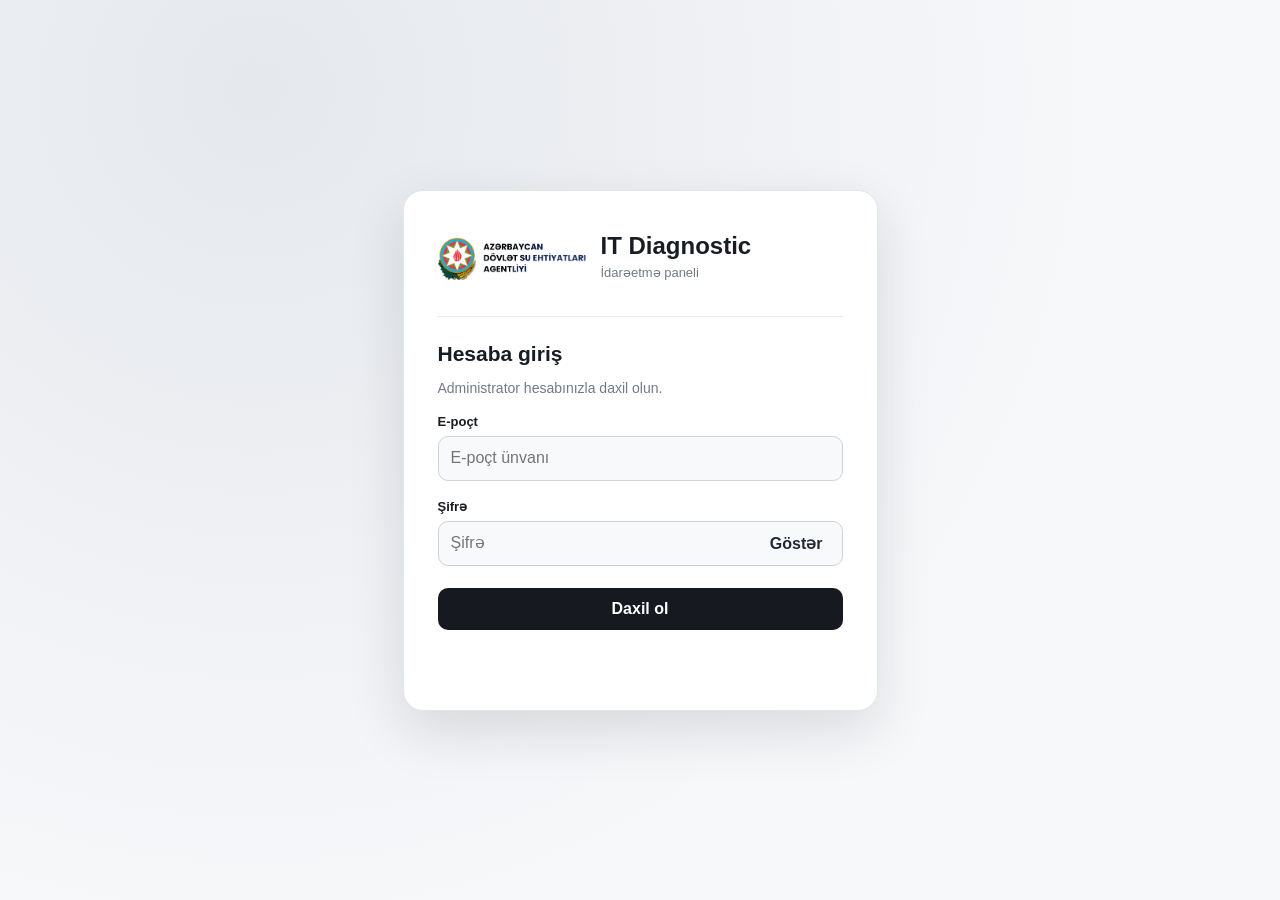
==== index.html @ 65ba6a79 "Add files via upload" ====
<!doctype html><html lang="az"><head><meta charset="utf-8"><meta name="viewport" content="width=device-width,initial-scale=1"><title>IT Diagnostic — İdarəetmə</title><link rel="stylesheet" href="assets/style.css"></head><body><div id="loginPage" class="loginPage"><form id="loginForm" class="loginCard"><div class="loginHead"><img src="assets/logo.jpg" alt="Agentlik loqosu"><div><h1>IT Diagnostic</h1><p>İdarəetmə paneli</p></div></div><h2>Hesaba giriş</h2><p class="muted">Administrator hesabınızla daxil olun.</p><label for="email">E-poçt</label><input id="email" type="email" autocomplete="username" required placeholder="E-poçt ünvanı"><label for="password">Şifrə</label><div class="pass"><input id="password" type="password" autocomplete="current-password" required placeholder="Şifrə"><button id="togglePassword" type="button" aria-label="Şifrəni göstər">Göstər</button></div><button id="signin" type="submit" class="primary">Daxil ol</button><p id="notice" class="notice" role="alert"></p></form></div><div id="app" hidden><aside><div class="brand"><img src="assets/logo.jpg" alt="Agentlik loqosu"><b>IT Diagnostic</b></div><nav id="nav"><button data-page="dashboard" class="active"><span>◈</span> İcmal paneli</button><button data-page="computers"><span>▣</span> Kompüterlər</button><button data-page="organizations"><span>▤</span> İdarələr</button><button data-page="software"><span>⬡</span> Proqramlar</button><button data-page="network"><span>⌁</span> Şəbəkə</button><button data-page="service"><span>⚒</span> Servis / Təmir</button></nav><div class="asidefoot">© 2026 IT Diagnostic. Bütün hüquqlar qorunur.</div></aside><main><header><div><p class="eyebrow">AZƏRBAYCAN DÖVLƏT SU EHTİYATLARI AGENTLİYİ</p><h1 id="title">İcmal paneli</h1></div><div class="account"><div class="accountIdentity"><strong id="accountName"></strong><small id="account"></small></div><button id="logout" class="secondary">Çıxış</button></div></header><div id="feedback" class="feedback" hidden></div><section id="dashboard" class="page"><div class="stats" id="stats"></div><div class="columns"><article><h3>Əməliyyat sistemləri</h3><div id="osSummary" class="empty">Məlumat yoxdur</div></article><article><h3>Son diaqnostikalar</h3><div id="recent" class="empty">Məlumat yoxdur</div></article></div></section><section id="computers" class="page" hidden><article><h3>Kompüter inventarı</h3><div class="filters"><input id="search" placeholder="Hostname, istifadəçi, model, şöbə..."><select id="orgFilter"><option value="">Bütün idarələr</option></select><select id="osFilter"><option value="">Bütün Windows versiyaları</option></select><button id="refresh" class="secondary">Yenilə</button><button id="export" class="primary">CSV / Excel</button></div><div class="tablewrap"><table><thead><tr><th>İdarə</th><th>Hostname</th><th>İstifadəçi</th><th>Şöbə</th><th>Marka / Model</th><th>CPU</th><th>RAM</th><th>OS</th><th>Disklər</th><th>İnternet</th><th>Tarix</th><th></th></tr></thead><tbody id="rows"></tbody></table></div><p id="count" class="muted"></p></article></section><section id="organizations" class="page" hidden><article><h3>Qeydiyyatda olan idarələr</h3><div id="orgList"></div></article></section><section id="software" class="page" hidden><article><h3>Proqram inventarı</h3><input id="softwareSearch" placeholder="Proqram adı və versiyası"><div id="softwareList"></div></article></section><section id="network" class="page" hidden><article><h3>Şəbəkə məlumatları</h3><p class="muted">Son diaqnostikada qeydə alınmış adapter, IP və bağlantı məlumatları. Canlı SNMP monitorinqi deyil.</p><input id="networkSearch" placeholder="Hostname, IP, MAC..."><div class="tablewrap"><table><thead><tr><th>Kompüter</th><th>IP</th><th>MAC</th><th>Gateway</th><th>DNS</th><th>Domain</th><th>İnternet</th></tr></thead><tbody id="networkRows"></tbody></table></div></article></section><section id="service" class="page" hidden><article><h3>Servis və təmir</h3><p class="muted">Qeyd yaratmaq üçün kompüter seçin və problemi təsvir edin.</p><div class="filters"><select id="ticketDevice"><option value="">Kompüter seçin</option></select><input id="ticketSubject" placeholder="Problem və ya görüləcək iş"><button id="ticketAdd" class="primary">Qeyd yarat</button></div><div id="ticketList"></div></article></section></main></div><div id="detail" class="overlay" hidden><div class="dialog"><div class="dialogtop"><h3 id="detailTitle">Diaqnostika</h3><button id="closeDetail" class="secondary">Bağla</button></div><div id="detailBody" class="detailBody"></div></div></div><script src="assets/app.js" defer></script></body></html>
---- assets/style.css ----
:root{font-family:Inter,"Segoe UI",Arial,sans-serif;color:#181c23;background:#f4f5f7}*{box-sizing:border-box}body{margin:0}button,input,select{font:inherit}button{cursor:pointer}button:disabled{opacity:.55;cursor:wait}[hidden]{display:none!important}.muted{color:#727a87;font-size:14px}.loginPage{min-height:100vh;display:grid;place-items:center;padding:22px;background:radial-gradient(circle at 20% 10%,#e5e8ed,#f7f8fa 65%)}.loginCard{background:white;width:min(100%,475px);padding:34px;border:1px solid #e2e5ea;border-radius:20px;box-shadow:0 20px 55px #161a2220}.loginHead{display:flex;gap:15px;align-items:center;border-bottom:1px solid #e7e9ed;padding-bottom:23px}.loginHead img{width:148px;height:68px;object-fit:contain}.loginHead h1{font-size:24px;margin:0}.loginHead p{color:#727a87;font-size:13px;margin:5px 0}.loginCard h2{font-size:21px;margin:25px 0 5px}.loginCard label{display:block;font-size:13px;font-weight:700;margin:18px 0 7px}.loginCard input,.filters input,.filters select,section input,section select{background:#f8f9fb;color:#161a20;border:1px solid #cdd3dc;border-radius:10px;padding:12px;min-height:45px}.loginCard>input,.pass{width:100%}.pass{display:flex;position:relative}.pass input{width:100%;padding-right:92px}.pass button{position:absolute;right:8px;top:6px;bottom:6px;border:0;background:transparent;color:#232832;font-weight:700;padding:0 12px}.primary,.secondary{border:0;border-radius:10px;padding:12px 16px;font-weight:700}.primary{background:#161a20;color:white}.secondary{background:#e8eaee;color:#1d232b}.loginCard>.primary{width:100%;margin-top:22px}.notice{color:#b22e27;min-height:20px;font-size:13px}aside{position:fixed;inset:0 auto 0 0;width:245px;background:#13161b;color:#e9ebef;padding:20px 14px;overflow:auto}.brand{display:flex;align-items:center;gap:9px;border-bottom:1px solid #3b3e43;padding-bottom:21px}.brand img{width:105px;max-height:60px;object-fit:contain}.brand b{display:block;font-size:14px}.brand small{color:#aeb5bf;font-size:11px}nav{margin-top:23px}nav button{display:flex;align-items:center;gap:12px;width:100%;background:transparent;border:0;border-radius:11px;color:#d4d8df;text-align:left;padding:11px;margin:3px 0}nav button:hover,nav button.active{background:#343a44;color:white}nav span{display:grid;place-items:center;min-width:30px;height:30px;border-radius:9px;background:linear-gradient(145deg,#6d7480,#272c34);box-shadow:inset 1px 1px #ffffff44,0 3px 6px #0004;font-size:18px}.asidefoot{font-size:11px;color:#8c949e;margin-top:45px;padding:12px}main{margin-left:245px;padding:29px 35px;min-height:100vh}header{display:flex;justify-content:space-between;align-items:center;gap:16px;margin-bottom:25px}.eyebrow{font-size:11px;color:#687382;letter-spacing:.6px;margin:0}header h1{font-size:25px;margin:6px 0}.account{display:flex;align-items:center;gap:12px;font-size:12px}.stats{display:grid;grid-template-columns:repeat(4,minmax(0,1fr));gap:14px;margin-bottom:18px}article,.stat{background:white;border:1px solid #e0e4e9;border-radius:16px;padding:21px;box-shadow:0 4px 18px #1318200a}article h3{font-size:17px;margin:0 0 16px}.stat .num{font-size:32px;font-weight:800;margin:11px 0}.stat .muted{font-size:12px}.columns{display:grid;grid-template-columns:1.25fr 1fr;gap:16px}.line{display:flex;justify-content:space-between;gap:12px;padding:13px 0;border-bottom:1px solid #e9ebef;font-size:13px}.line:last-child{border:0}.filters{display:flex;gap:9px;flex-wrap:wrap;margin-bottom:17px}.filters input{flex:1;min-width:190px}.tablewrap{overflow:auto}table{border-collapse:collapse;width:100%;white-space:nowrap;font-size:12px}th,td{padding:13px 10px;text-align:left;border-bottom:1px solid #e8eaee}th{color:#687382}td button{padding:8px 11px}.empty{text-align:center;color:#858d99;padding:25px}.page input:not(.filters input){width:100%;margin-bottom:14px}.feedback{background:#fff3e8;border:1px solid #eac4a1;padding:12px;border-radius:9px;margin-bottom:15px}.overlay{position:fixed;inset:0;background:#0009;display:grid;place-items:center;padding:20px}.dialog{background:white;border-radius:15px;padding:20px;width:min(900px,100%);max-height:90vh;overflow:auto}.dialogtop{display:flex;justify-content:space-between}.dialog pre{white-space:pre-wrap;overflow-wrap:anywhere;font-size:12px;background:#f3f4f6;padding:15px;border-radius:10px}footer{color:#858d99;font-size:12px;margin-top:25px}@media(max-width:1000px){.stats{grid-template-columns:repeat(2,1fr)}.columns{grid-template-columns:1fr}}@media(max-width:680px){aside{position:static;width:100%;padding:10px}.brand{display:none}nav{display:flex;overflow:auto;margin:0}nav button{min-width:max-content}main{margin:0;padding:16px}header{align-items:start;flex-direction:column}.stats{gap:8px}.loginCard{padding:22px}.loginHead img{width:120px}}
/* Compact branding and full diagnostic details */
aside{display:flex;flex-direction:column}.brand{flex-direction:column;align-items:center;text-align:center;gap:7px}.brand img{width:100%;max-width:190px;max-height:105px}.brand b{font-size:15px}.asidefoot{margin-top:auto;text-align:center;line-height:1.5;padding:18px 5px 5px}.accountIdentity{display:flex;flex-direction:column;align-items:flex-end;gap:3px}.accountIdentity strong{font-size:13px}.accountIdentity small{color:#737e8d;font-size:11px}.detailBody{overflow:auto;max-height:70vh}.detailSection{border:1px solid #e0e5ec;border-radius:10px;margin:10px 0;overflow:hidden}.detailSection summary{cursor:pointer;padding:13px 15px;background:#f4f6f9;font-weight:700}.detailRows{padding:6px 15px}.detailRows .line{align-items:flex-start;overflow-wrap:anywhere}.detailRows .line span{min-width:32%;color:#606d7e}.detailRows .line b{font-weight:500;text-align:right;white-space:pre-wrap}.detailNested{padding-left:12px;border-left:2px solid #e0e7f0;margin:8px 0}.detailRaw{white-space:pre-wrap;overflow-wrap:anywhere;font-size:12px;background:#f3f4f6;padding:15px;border-radius:10px}.detailMissing{color:#788493;font-size:13px;padding:10px}
@media(max-width:680px){aside{display:block}.brand{display:none}.asidefoot{display:none}.accountIdentity{align-items:flex-start}}
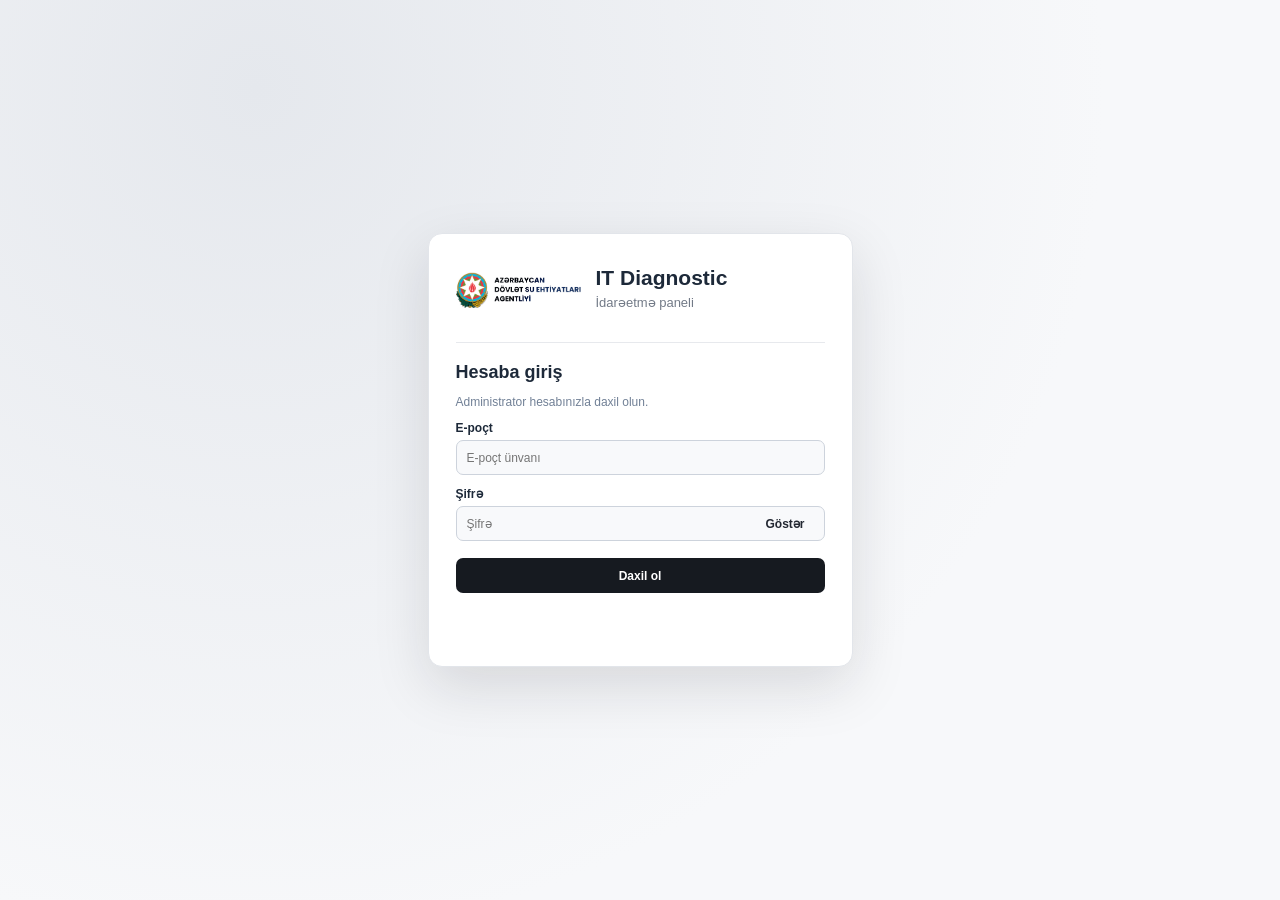
==== commit 30c5d15f: "Add files via upload" ====
--- a/index.html
+++ b/index.html
@@ -1 +1 @@
-<!doctype html><html lang="az"><head><meta charset="utf-8"><meta name="viewport" content="width=device-width,initial-scale=1"><title>IT Diagnostic — İdarəetmə</title><link rel="stylesheet" href="assets/style.css"></head><body><div id="loginPage" class="loginPage"><form id="loginForm" class="loginCard"><div class="loginHead"><img src="assets/logo.jpg" alt="Agentlik loqosu"><div><h1>IT Diagnostic</h1><p>İdarəetmə paneli</p></div></div><h2>Hesaba giriş</h2><p class="muted">Administrator hesabınızla daxil olun.</p><label for="email">E-poçt</label><input id="email" type="email" autocomplete="username" required placeholder="E-poçt ünvanı"><label for="password">Şifrə</label><div class="pass"><input id="password" type="password" autocomplete="current-password" required placeholder="Şifrə"><button id="togglePassword" type="button" aria-label="Şifrəni göstər">Göstər</button></div><button id="signin" type="submit" class="primary">Daxil ol</button><p id="notice" class="notice" role="alert"></p></form></div><div id="app" hidden><aside><div class="brand"><img src="assets/logo.jpg" alt="Agentlik loqosu"><b>IT Diagnostic</b></div><nav id="nav"><button data-page="dashboard" class="active"><span>◈</span> İcmal paneli</button><button data-page="computers"><span>▣</span> Kompüterlər</button><button data-page="organizations"><span>▤</span> İdarələr</button><button data-page="software"><span>⬡</span> Proqramlar</button><button data-page="network"><span>⌁</span> Şəbəkə</button><button data-page="service"><span>⚒</span> Servis / Təmir</button></nav><div class="asidefoot">© 2026 IT Diagnostic. Bütün hüquqlar qorunur.</div></aside><main><header><div><p class="eyebrow">AZƏRBAYCAN DÖVLƏT SU EHTİYATLARI AGENTLİYİ</p><h1 id="title">İcmal paneli</h1></div><div class="account"><div class="accountIdentity"><strong id="accountName"></strong><small id="account"></small></div><button id="logout" class="secondary">Çıxış</button></div></header><div id="feedback" class="feedback" hidden></div><section id="dashboard" class="page"><div class="stats" id="stats"></div><div class="columns"><article><h3>Əməliyyat sistemləri</h3><div id="osSummary" class="empty">Məlumat yoxdur</div></article><article><h3>Son diaqnostikalar</h3><div id="recent" class="empty">Məlumat yoxdur</div></article></div></section><section id="computers" class="page" hidden><article><h3>Kompüter inventarı</h3><div class="filters"><input id="search" placeholder="Hostname, istifadəçi, model, şöbə..."><select id="orgFilter"><option value="">Bütün idarələr</option></select><select id="osFilter"><option value="">Bütün Windows versiyaları</option></select><button id="refresh" class="secondary">Yenilə</button><button id="export" class="primary">CSV / Excel</button></div><div class="tablewrap"><table><thead><tr><th>İdarə</th><th>Hostname</th><th>İstifadəçi</th><th>Şöbə</th><th>Marka / Model</th><th>CPU</th><th>RAM</th><th>OS</th><th>Disklər</th><th>İnternet</th><th>Tarix</th><th></th></tr></thead><tbody id="rows"></tbody></table></div><p id="count" class="muted"></p></article></section><section id="organizations" class="page" hidden><article><h3>Qeydiyyatda olan idarələr</h3><div id="orgList"></div></article></section><section id="software" class="page" hidden><article><h3>Proqram inventarı</h3><input id="softwareSearch" placeholder="Proqram adı və versiyası"><div id="softwareList"></div></article></section><section id="network" class="page" hidden><article><h3>Şəbəkə məlumatları</h3><p class="muted">Son diaqnostikada qeydə alınmış adapter, IP və bağlantı məlumatları. Canlı SNMP monitorinqi deyil.</p><input id="networkSearch" placeholder="Hostname, IP, MAC..."><div class="tablewrap"><table><thead><tr><th>Kompüter</th><th>IP</th><th>MAC</th><th>Gateway</th><th>DNS</th><th>Domain</th><th>İnternet</th></tr></thead><tbody id="networkRows"></tbody></table></div></article></section><section id="service" class="page" hidden><article><h3>Servis və təmir</h3><p class="muted">Qeyd yaratmaq üçün kompüter seçin və problemi təsvir edin.</p><div class="filters"><select id="ticketDevice"><option value="">Kompüter seçin</option></select><input id="ticketSubject" placeholder="Problem və ya görüləcək iş"><button id="ticketAdd" class="primary">Qeyd yarat</button></div><div id="ticketList"></div></article></section></main></div><div id="detail" class="overlay" hidden><div class="dialog"><div class="dialogtop"><h3 id="detailTitle">Diaqnostika</h3><button id="closeDetail" class="secondary">Bağla</button></div><div id="detailBody" class="detailBody"></div></div></div><script src="assets/app.js" defer></script></body></html>+<!doctype html><html lang="az"><head><meta charset="utf-8"><meta name="viewport" content="width=device-width,initial-scale=1"><title>IT Diagnostic — İdarəetmə</title><link rel="stylesheet" href="assets/style.css"></head><body><div id="loginPage" class="loginPage"><form id="loginForm" class="loginCard"><div class="loginHead"><img src="assets/logo.jpg" alt="Agentlik loqosu"><div><h1>IT Diagnostic</h1><p>İdarəetmə paneli</p></div></div><h2>Hesaba giriş</h2><p class="muted">Administrator hesabınızla daxil olun.</p><label for="email">E-poçt</label><input id="email" type="email" autocomplete="username" required placeholder="E-poçt ünvanı"><label for="password">Şifrə</label><div class="pass"><input id="password" type="password" autocomplete="current-password" required placeholder="Şifrə"><button id="togglePassword" type="button" aria-label="Şifrəni göstər">Göstər</button></div><button id="signin" type="submit" class="primary">Daxil ol</button><p id="notice" class="notice" role="alert"></p></form></div><div id="app" hidden><aside><div class="brand"><img src="assets/logo.jpg" alt="Agentlik loqosu"><b>IT Diagnostic</b></div><nav id="nav"><button data-page="dashboard" class="active"><span>⌂</span> İcmal paneli</button><button data-page="computers"><span>▦</span> Kompüterlər</button><button data-page="organizations"><span>▤</span> İdarələr</button><button data-page="software"><span>◇</span> Proqramlar</button><button data-page="network"><span>↗</span> Şəbəkə</button><button data-page="service"><span>✣</span> Servis / Təmir</button></nav><div class="asidefoot">© 2026 IT Diagnostic. Bütün hüquqlar qorunur.</div></aside><main><header><div><h1 id="title">İcmal paneli</h1></div><div class="account"><div class="accountIdentity"><strong id="accountName"></strong><small id="account"></small></div><button id="logout" class="secondary">Çıxış</button></div></header><div id="feedback" class="feedback" hidden></div><section id="dashboard" class="page"><div class="stats" id="stats"></div><div class="columns"><article><h3>Əməliyyat sistemləri</h3><div id="osSummary" class="empty">Məlumat yoxdur</div></article><article><h3>Son diaqnostikalar</h3><div id="recent" class="empty">Məlumat yoxdur</div></article></div></section><section id="computers" class="page" hidden><article><h3>Kompüter inventarı</h3><div class="filters"><input id="search" placeholder="Hostname, istifadəçi, model, şöbə..."><select id="orgFilter"><option value="">Bütün idarələr</option></select><select id="osFilter"><option value="">Bütün Windows versiyaları</option></select><button id="refresh" class="secondary">Yenilə</button><button id="export" class="primary">CSV / Excel</button></div><div class="tablewrap"><table><thead><tr><th>İdarə</th><th>Hostname</th><th>İstifadəçi</th><th>Şöbə</th><th>Marka / Model</th><th>CPU</th><th>RAM</th><th>OS</th><th>Disklər</th><th>İnternet</th><th>Tarix</th><th></th></tr></thead><tbody id="rows"></tbody></table></div><p id="count" class="muted"></p></article></section><section id="organizations" class="page" hidden><article><h3>Qeydiyyatda olan idarələr</h3><div id="orgList"></div></article></section><section id="software" class="page" hidden><article><h3>Proqram inventarı</h3><input id="softwareSearch" placeholder="Proqram adı və versiyası"><div id="softwareList"></div></article></section><section id="network" class="page" hidden><article><h3>Şəbəkə məlumatları</h3><p class="muted">Son diaqnostikada qeydə alınmış adapter, IP və bağlantı məlumatları. Canlı SNMP monitorinqi deyil.</p><input id="networkSearch" placeholder="Hostname, IP, MAC..."><div class="tablewrap"><table><thead><tr><th>Kompüter</th><th>IP</th><th>MAC</th><th>Gateway</th><th>DNS</th><th>Domain</th><th>İnternet</th></tr></thead><tbody id="networkRows"></tbody></table></div></article></section><section id="service" class="page" hidden><article><h3>Servis və təmir</h3><p class="muted">Qeyd yaratmaq üçün kompüter seçin və problemi təsvir edin.</p><div class="filters"><select id="ticketDevice"><option value="">Kompüter seçin</option></select><input id="ticketSubject" placeholder="Problem və ya görüləcək iş"><button id="ticketAdd" class="primary">Qeyd yarat</button></div><div id="ticketList"></div></article></section></main></div><div id="detail" class="overlay" hidden><div class="dialog"><div class="dialogtop"><h3 id="detailTitle">Diaqnostika</h3><button id="closeDetail" class="secondary">Bağla</button></div><div id="detailBody" class="detailBody"></div></div></div><script src="assets/app.js" defer></script></body></html>
--- a/assets/style.css
+++ b/assets/style.css
@@ -2,3 +2,13 @@
 /* Compact branding and full diagnostic details */
 aside{display:flex;flex-direction:column}.brand{flex-direction:column;align-items:center;text-align:center;gap:7px}.brand img{width:100%;max-width:190px;max-height:105px}.brand b{font-size:15px}.asidefoot{margin-top:auto;text-align:center;line-height:1.5;padding:18px 5px 5px}.accountIdentity{display:flex;flex-direction:column;align-items:flex-end;gap:3px}.accountIdentity strong{font-size:13px}.accountIdentity small{color:#737e8d;font-size:11px}.detailBody{overflow:auto;max-height:70vh}.detailSection{border:1px solid #e0e5ec;border-radius:10px;margin:10px 0;overflow:hidden}.detailSection summary{cursor:pointer;padding:13px 15px;background:#f4f6f9;font-weight:700}.detailRows{padding:6px 15px}.detailRows .line{align-items:flex-start;overflow-wrap:anywhere}.detailRows .line span{min-width:32%;color:#606d7e}.detailRows .line b{font-weight:500;text-align:right;white-space:pre-wrap}.detailNested{padding-left:12px;border-left:2px solid #e0e7f0;margin:8px 0}.detailRaw{white-space:pre-wrap;overflow-wrap:anywhere;font-size:12px;background:#f3f4f6;padding:15px;border-radius:10px}.detailMissing{color:#788493;font-size:13px;padding:10px}
 @media(max-width:680px){aside{display:block}.brand{display:none}.asidefoot{display:none}.accountIdentity{align-items:flex-start}}
+
+/* 2026 compact UI refinement: visual only, preserve all functional selectors */
+:root{color:#1d2939;background:#f5f7fa}body{background:#f5f7fa}.muted{font-size:12px;color:#718096}
+aside{width:218px;padding:14px 11px;background:#141b25}.brand{padding:6px 4px 15px;gap:8px}.brand img{width:100%;max-width:174px;max-height:70px;object-fit:contain;background:#fff;border-radius:5px}.brand b{font-size:13px;letter-spacing:.1px}nav{margin-top:13px}nav button{padding:8px 10px;gap:10px;margin:2px 0;border-radius:8px;font-size:13px;min-height:38px}nav span{min-width:25px;width:25px;height:25px;font-size:14px;border-radius:7px;background:#303c4b;box-shadow:none;color:#dbeafe}nav button.active{background:#29384b}nav button:hover{background:#29384b}.asidefoot{font-size:10px;line-height:1.5;padding:12px 4px}
+main{margin-left:218px;padding:19px 23px}header{margin-bottom:15px}header h1{font-size:21px;margin:2px 0}.account{gap:10px}.accountIdentity strong{font-size:12px}.accountIdentity small{font-size:10px}
+.stats{gap:10px;margin-bottom:12px}.columns{gap:12px}article,.stat{border-radius:11px;padding:15px 17px;box-shadow:0 2px 10px #13182007}article h3{font-size:15px;margin-bottom:11px}.stat .num{font-size:26px;margin:8px 0}.stat .muted{font-size:11px}.line{padding:9px 0}
+.loginCard{width:min(100%,425px);padding:27px;border-radius:14px}.loginHead img{width:125px;height:58px}.loginHead h1{font-size:21px}.loginCard h2{font-size:18px;margin:19px 0 4px}.loginCard label{margin:12px 0 5px;font-size:12px}
+.loginCard input,.filters input,.filters select,section input,section select{min-height:35px;padding:7px 10px;border-radius:7px;font-size:12px}.primary,.secondary{padding:8px 12px;border-radius:7px;font-size:12px;min-height:35px}.loginCard>.primary{margin-top:17px}.pass button{font-size:12px;top:3px;bottom:3px}
+.filters{gap:7px;margin-bottom:10px}.filters input{min-width:160px}table{font-size:11px}th,td{padding:9px 7px}td button{padding:5px 8px}.empty{padding:17px}.page input:not(.filters input){margin-bottom:10px}.dialog{padding:16px;border-radius:11px}.detailSection summary{padding:10px 12px}footer{margin-top:16px}
+@media(max-width:680px){aside{width:100%;padding:8px}main{margin:0;padding:12px}nav button{padding:7px;min-height:35px}.stats{gap:7px}.loginCard{padding:19px}.loginHead img{width:110px}}
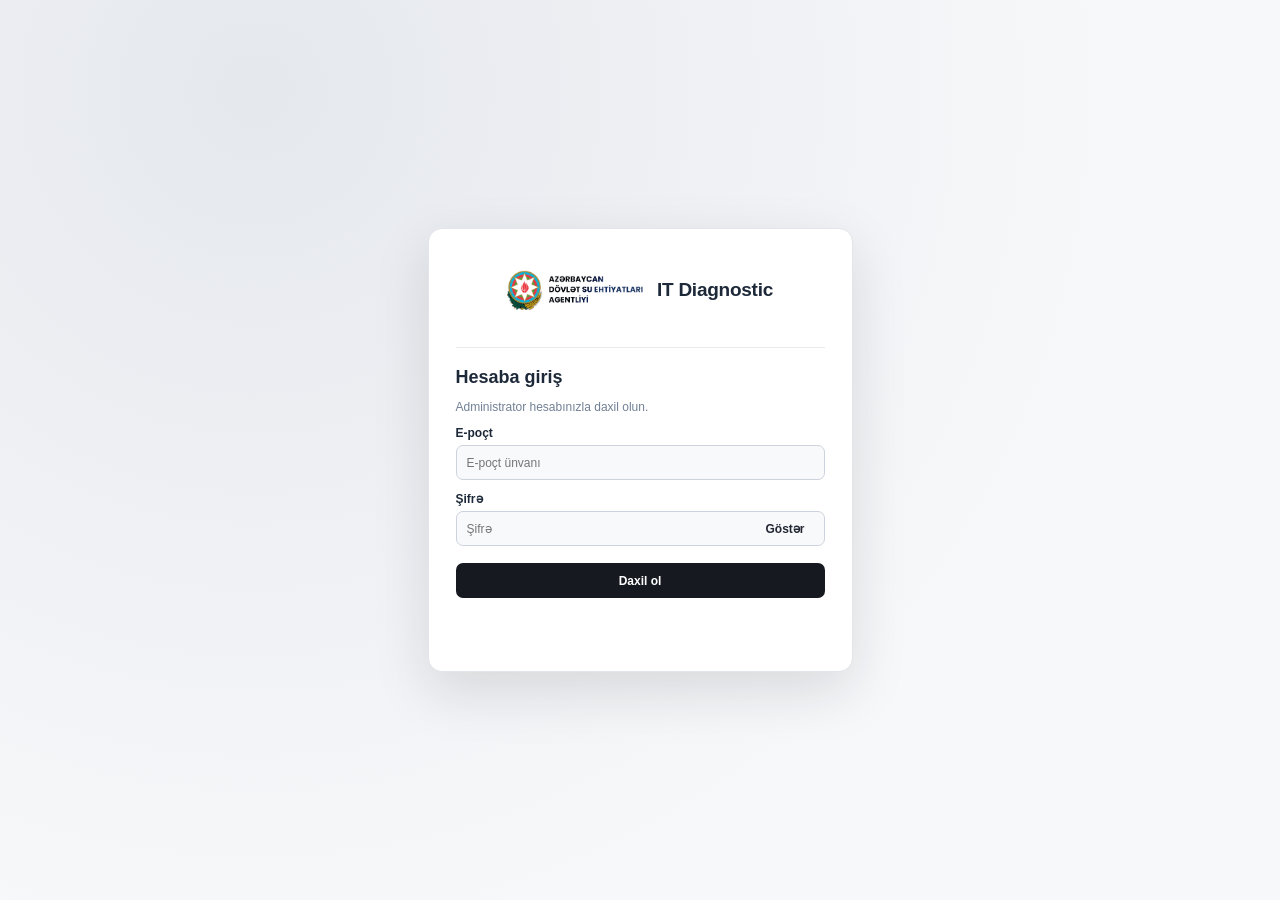
==== commit 725fec06: "Add files via upload" ====
--- a/index.html
+++ b/index.html
@@ -1 +1 @@
-<!doctype html><html lang="az"><head><meta charset="utf-8"><meta name="viewport" content="width=device-width,initial-scale=1"><title>IT Diagnostic — İdarəetmə</title><link rel="stylesheet" href="assets/style.css"></head><body><div id="loginPage" class="loginPage"><form id="loginForm" class="loginCard"><div class="loginHead"><img src="assets/logo.jpg" alt="Agentlik loqosu"><div><h1>IT Diagnostic</h1><p>İdarəetmə paneli</p></div></div><h2>Hesaba giriş</h2><p class="muted">Administrator hesabınızla daxil olun.</p><label for="email">E-poçt</label><input id="email" type="email" autocomplete="username" required placeholder="E-poçt ünvanı"><label for="password">Şifrə</label><div class="pass"><input id="password" type="password" autocomplete="current-password" required placeholder="Şifrə"><button id="togglePassword" type="button" aria-label="Şifrəni göstər">Göstər</button></div><button id="signin" type="submit" class="primary">Daxil ol</button><p id="notice" class="notice" role="alert"></p></form></div><div id="app" hidden><aside><div class="brand"><img src="assets/logo.jpg" alt="Agentlik loqosu"><b>IT Diagnostic</b></div><nav id="nav"><button data-page="dashboard" class="active"><span>⌂</span> İcmal paneli</button><button data-page="computers"><span>▦</span> Kompüterlər</button><button data-page="organizations"><span>▤</span> İdarələr</button><button data-page="software"><span>◇</span> Proqramlar</button><button data-page="network"><span>↗</span> Şəbəkə</button><button data-page="service"><span>✣</span> Servis / Təmir</button></nav><div class="asidefoot">© 2026 IT Diagnostic. Bütün hüquqlar qorunur.</div></aside><main><header><div><h1 id="title">İcmal paneli</h1></div><div class="account"><div class="accountIdentity"><strong id="accountName"></strong><small id="account"></small></div><button id="logout" class="secondary">Çıxış</button></div></header><div id="feedback" class="feedback" hidden></div><section id="dashboard" class="page"><div class="stats" id="stats"></div><div class="columns"><article><h3>Əməliyyat sistemləri</h3><div id="osSummary" class="empty">Məlumat yoxdur</div></article><article><h3>Son diaqnostikalar</h3><div id="recent" class="empty">Məlumat yoxdur</div></article></div></section><section id="computers" class="page" hidden><article><h3>Kompüter inventarı</h3><div class="filters"><input id="search" placeholder="Hostname, istifadəçi, model, şöbə..."><select id="orgFilter"><option value="">Bütün idarələr</option></select><select id="osFilter"><option value="">Bütün Windows versiyaları</option></select><button id="refresh" class="secondary">Yenilə</button><button id="export" class="primary">CSV / Excel</button></div><div class="tablewrap"><table><thead><tr><th>İdarə</th><th>Hostname</th><th>İstifadəçi</th><th>Şöbə</th><th>Marka / Model</th><th>CPU</th><th>RAM</th><th>OS</th><th>Disklər</th><th>İnternet</th><th>Tarix</th><th></th></tr></thead><tbody id="rows"></tbody></table></div><p id="count" class="muted"></p></article></section><section id="organizations" class="page" hidden><article><h3>Qeydiyyatda olan idarələr</h3><div id="orgList"></div></article></section><section id="software" class="page" hidden><article><h3>Proqram inventarı</h3><input id="softwareSearch" placeholder="Proqram adı və versiyası"><div id="softwareList"></div></article></section><section id="network" class="page" hidden><article><h3>Şəbəkə məlumatları</h3><p class="muted">Son diaqnostikada qeydə alınmış adapter, IP və bağlantı məlumatları. Canlı SNMP monitorinqi deyil.</p><input id="networkSearch" placeholder="Hostname, IP, MAC..."><div class="tablewrap"><table><thead><tr><th>Kompüter</th><th>IP</th><th>MAC</th><th>Gateway</th><th>DNS</th><th>Domain</th><th>İnternet</th></tr></thead><tbody id="networkRows"></tbody></table></div></article></section><section id="service" class="page" hidden><article><h3>Servis və təmir</h3><p class="muted">Qeyd yaratmaq üçün kompüter seçin və problemi təsvir edin.</p><div class="filters"><select id="ticketDevice"><option value="">Kompüter seçin</option></select><input id="ticketSubject" placeholder="Problem və ya görüləcək iş"><button id="ticketAdd" class="primary">Qeyd yarat</button></div><div id="ticketList"></div></article></section></main></div><div id="detail" class="overlay" hidden><div class="dialog"><div class="dialogtop"><h3 id="detailTitle">Diaqnostika</h3><button id="closeDetail" class="secondary">Bağla</button></div><div id="detailBody" class="detailBody"></div></div></div><script src="assets/app.js" defer></script></body></html>+<!doctype html><html lang="az"><head><meta charset="utf-8"><meta name="viewport" content="width=device-width,initial-scale=1"><title>IT Diagnostic — İdarəetmə</title><link rel="stylesheet" href="assets/style.css"></head><body><div id="loginPage" class="loginPage"><form id="loginForm" class="loginCard"><div class="loginHead"><img src="assets/logo.jpg" alt="Agentlik loqosu"><div><h1>IT Diagnostic</h1></div></div><h2>Hesaba giriş</h2><p class="muted">Administrator hesabınızla daxil olun.</p><label for="email">E-poçt</label><input id="email" type="email" autocomplete="username" required placeholder="E-poçt ünvanı"><label for="password">Şifrə</label><div class="pass"><input id="password" type="password" autocomplete="current-password" required placeholder="Şifrə"><button id="togglePassword" type="button" aria-label="Şifrəni göstər">Göstər</button></div><button id="signin" type="submit" class="primary">Daxil ol</button><p id="notice" class="notice" role="alert"></p></form></div><div id="app" hidden><aside><div class="brand"><img src="assets/logo.jpg" alt="Agentlik loqosu"></div><nav id="nav"><button data-page="dashboard" class="active"><span>⌂</span> İcmal paneli</button><button data-page="computers"><span>▦</span> Kompüterlər</button><button data-page="organizations"><span>▤</span> İdarələr</button><button data-page="software"><span>◇</span> Proqramlar</button><button data-page="network"><span>↗</span> Şəbəkə</button><button data-page="service"><span>✣</span> Servis / Təmir</button></nav><div class="asidefoot">© 2026. Bütün hüquqlar qorunur.</div></aside><main><header><div><h1 id="title">İcmal paneli</h1></div><div class="account"><div class="accountIdentity"><strong id="accountName"></strong><small id="account"></small><small id="accountRole"></small></div><button id="logout" class="secondary">Çıxış</button></div></header><div id="feedback" class="feedback" hidden></div><section id="dashboard" class="page"><div class="stats" id="stats"></div><div class="columns"><article><h3>Əməliyyat sistemləri</h3><div id="osSummary" class="empty">Məlumat yoxdur</div></article><article><h3>Son diaqnostikalar</h3><div id="recent" class="empty">Məlumat yoxdur</div></article></div></section><section id="computers" class="page" hidden><article><h3>Kompüter inventarı</h3><div class="filters"><input id="search" placeholder="Hostname, istifadəçi, model, şöbə..."><select id="orgFilter"><option value="">Bütün idarələr</option></select><select id="osFilter"><option value="">Bütün Windows versiyaları</option></select><button id="refresh" class="secondary">Yenilə</button><button id="export" class="primary">CSV / Excel</button></div><div class="tablewrap"><table><thead><tr><th>İdarə</th><th>Hostname</th><th>İstifadəçi</th><th>Şöbə</th><th>Marka / Model</th><th>CPU</th><th>RAM</th><th>OS</th><th>Disklər</th><th>İnternet</th><th>Tarix</th><th></th></tr></thead><tbody id="rows"></tbody></table></div><p id="count" class="muted"></p></article></section><section id="organizations" class="page" hidden><article><h3>Qeydiyyatda olan idarələr</h3><input id="organizationSearch" type="search" placeholder="İdarə adı üzrə axtarış" aria-label="İdarə axtarışı"><p id="organizationCount" class="muted"></p><div id="orgList"></div></article></section><section id="software" class="page" hidden><article><h3>Proqram inventarı</h3><input id="softwareSearch" placeholder="Proqram adı və versiyası"><div id="softwareList"></div></article></section><section id="network" class="page" hidden><article><h3>Şəbəkə məlumatları</h3><p class="muted">Son diaqnostikada qeydə alınmış adapter, IP və bağlantı məlumatları. Canlı SNMP monitorinqi deyil.</p><input id="networkSearch" placeholder="Hostname, IP, MAC..."><div class="tablewrap"><table><thead><tr><th>Kompüter</th><th>IP</th><th>MAC</th><th>Gateway</th><th>DNS</th><th>Domain</th><th>İnternet</th></tr></thead><tbody id="networkRows"></tbody></table></div></article></section><section id="service" class="page" hidden><article><h3>Servis və təmir</h3><p class="muted">Qeyd yaratmaq üçün kompüter seçin və problemi təsvir edin.</p><div class="filters"><select id="ticketDevice"><option value="">Kompüter seçin</option></select><input id="ticketSubject" placeholder="Problem və ya görüləcək iş"><button id="ticketAdd" class="primary">Qeyd yarat</button></div><div id="ticketList"></div></article></section></main></div><div id="softwareDevicesPanel" class="overlay" hidden><div class="dialog"><div class="dialogtop"><h3 id="softwareDevicesTitle">Proqramın quraşdırıldığı kompüterlər</h3><button id="closeSoftwareDevices" class="secondary">Bağla</button></div><div id="softwareDevices"></div></div></div><div id="detail" class="overlay" hidden><div class="dialog"><div class="dialogtop"><h3 id="detailTitle">Diaqnostika</h3><button id="closeDetail" class="secondary">Bağla</button></div><div id="detailBody" class="detailBody"></div></div></div><script src="assets/app.js" defer></script></body></html>
--- a/assets/style.css
+++ b/assets/style.css
@@ -12,3 +12,23 @@
 .loginCard input,.filters input,.filters select,section input,section select{min-height:35px;padding:7px 10px;border-radius:7px;font-size:12px}.primary,.secondary{padding:8px 12px;border-radius:7px;font-size:12px;min-height:35px}.loginCard>.primary{margin-top:17px}.pass button{font-size:12px;top:3px;bottom:3px}
 .filters{gap:7px;margin-bottom:10px}.filters input{min-width:160px}table{font-size:11px}th,td{padding:9px 7px}td button{padding:5px 8px}.empty{padding:17px}.page input:not(.filters input){margin-bottom:10px}.dialog{padding:16px;border-radius:11px}.detailSection summary{padding:10px 12px}footer{margin-top:16px}
 @media(max-width:680px){aside{width:100%;padding:8px}main{margin:0;padding:12px}nav button{padding:7px;min-height:35px}.stats{gap:7px}.loginCard{padding:19px}.loginHead img{width:110px}}
+
+/* White navigation, official brand artwork unchanged; only presentation */
+aside{background:#fff;color:#172b43;border-right:1px solid #dce4ee}
+.brand{border-bottom:1px solid #e4e9f0;padding:7px 3px 14px}
+.brand img{max-width:194px;max-height:76px;background:#fff;object-fit:contain;border-radius:0}
+nav button{color:#30465f;background:transparent}
+nav button:hover{background:#edf4fc;color:#133f72}
+nav button.active{background:#e7f0fc;color:#1455a1;font-weight:700}
+nav span{background:#edf2f8;color:#35618d;border:1px solid #dce7f3}
+nav button.active span{background:#d6e8fc;color:#165b9f}
+.asidefoot{color:#70849c;border-top:1px solid #e9eef4}
+
+/* Connected inventory navigation and readable technical values */
+main{min-width:0}article{min-width:0}.statLink{display:block;width:100%;text-align:left;color:inherit;cursor:pointer}.statLink:hover,.linkedLine:hover{background:#f0f6ff;border-color:#bed5f2}.statLink:focus-visible,.linkedLine:focus-visible,.textLink:focus-visible{outline:2px solid #2768ac;outline-offset:2px}.linkedLine{display:flex;width:100%;align-items:center;text-align:left;background:transparent;border:0;border-bottom:1px solid #e9ebef;border-radius:5px;color:inherit;cursor:pointer}.linkedLine span{min-width:0;overflow-wrap:anywhere}.linkedLine b{white-space:nowrap;color:#235c98}.textLink{background:none;border:0;color:#165c9c;font-weight:650;text-align:left;padding:3px 0;text-decoration:none}.textLink:hover{text-decoration:underline}.tablewrap{max-width:100%;overflow-x:auto;scrollbar-width:thin;border:1px solid #e8edf3;border-radius:8px}table{width:max-content;min-width:100%}th,td{vertical-align:middle}td{max-width:230px;overflow-wrap:anywhere;white-space:normal;line-height:1.5}td.networkCell{max-width:310px;word-break:break-word}th{white-space:nowrap;position:sticky;top:0;background:#f8fafc;z-index:1}.detailBody{overflow-x:hidden}.detailBody .line{align-items:flex-start;min-width:0}.detailBody .line span{flex:0 0 36%;min-width:0;overflow-wrap:anywhere;color:#53677e}.detailBody .line b{flex:1;min-width:0;overflow-wrap:anywhere;word-break:break-word;white-space:pre-wrap;text-align:right}.detailNested{min-width:0;padding:7px 10px;margin:4px 0}.detailSection{min-width:0}.dialog{width:min(980px,calc(100vw - 28px));max-height:90dvh;display:flex;flex-direction:column;overflow:hidden}.dialogtop{align-items:center;gap:14px;flex-shrink:0}.dialogtop h3{overflow-wrap:anywhere}.detailBody,#softwareDevices{overflow:auto;min-height:0}.detailQuickLinks{display:flex;flex-wrap:wrap;gap:7px;margin:0 0 12px}.detailRaw{max-width:100%;overflow:auto;white-space:pre-wrap;overflow-wrap:anywhere}.filters select{max-width:100%}#ticketList .line{align-items:center}#ticketList .line>div{min-width:0;overflow-wrap:anywhere}@media(max-width:680px){.stats{grid-template-columns:repeat(2,minmax(0,1fr))}.dialog{padding:12px}.detailBody .line{display:grid;grid-template-columns:minmax(90px,38%) minmax(0,1fr);gap:8px}.detailBody .line span,.detailBody .line b{min-width:0}.filters>*{flex:1 1 100%}.account{width:100%;justify-content:space-between}}
+
+/* 2026-10-16: targeted readability fixes; no changes to data operations */
+.loginHead{justify-content:center;gap:14px}.loginHead img{flex:0 0 auto;width:136px;height:68px}.loginHead h1{font-size:19px;line-height:1.25;white-space:nowrap;letter-spacing:-.25px}
+.overlay{z-index:1000}.overlay .dialog{position:relative;z-index:1001}#softwareDevicesPanel{z-index:1002}#detail{z-index:1003}
+.recentOrg{display:block;color:#738399;font-size:11px;font-weight:400;margin-top:3px}.ticketOrg{color:#526e90;font-size:11px;font-weight:600}.detailBody .line span{line-height:1.55;overflow-wrap:normal;word-break:normal;hyphens:none}.detailBody .line{gap:16px}.detailSection summary{display:list-item;position:relative;line-height:1.45;overflow-wrap:anywhere}.detailHint{float:right;max-width:64%;text-align:right;font-size:12px;color:#466789;font-weight:600;margin-left:12px;overflow-wrap:anywhere}.detailNested{padding-left:12px}
+@media(max-width:680px){.loginHead{gap:8px}.loginHead img{width:112px}.loginHead h1{font-size:17px}.detailHint{max-width:56%;font-size:11px}}
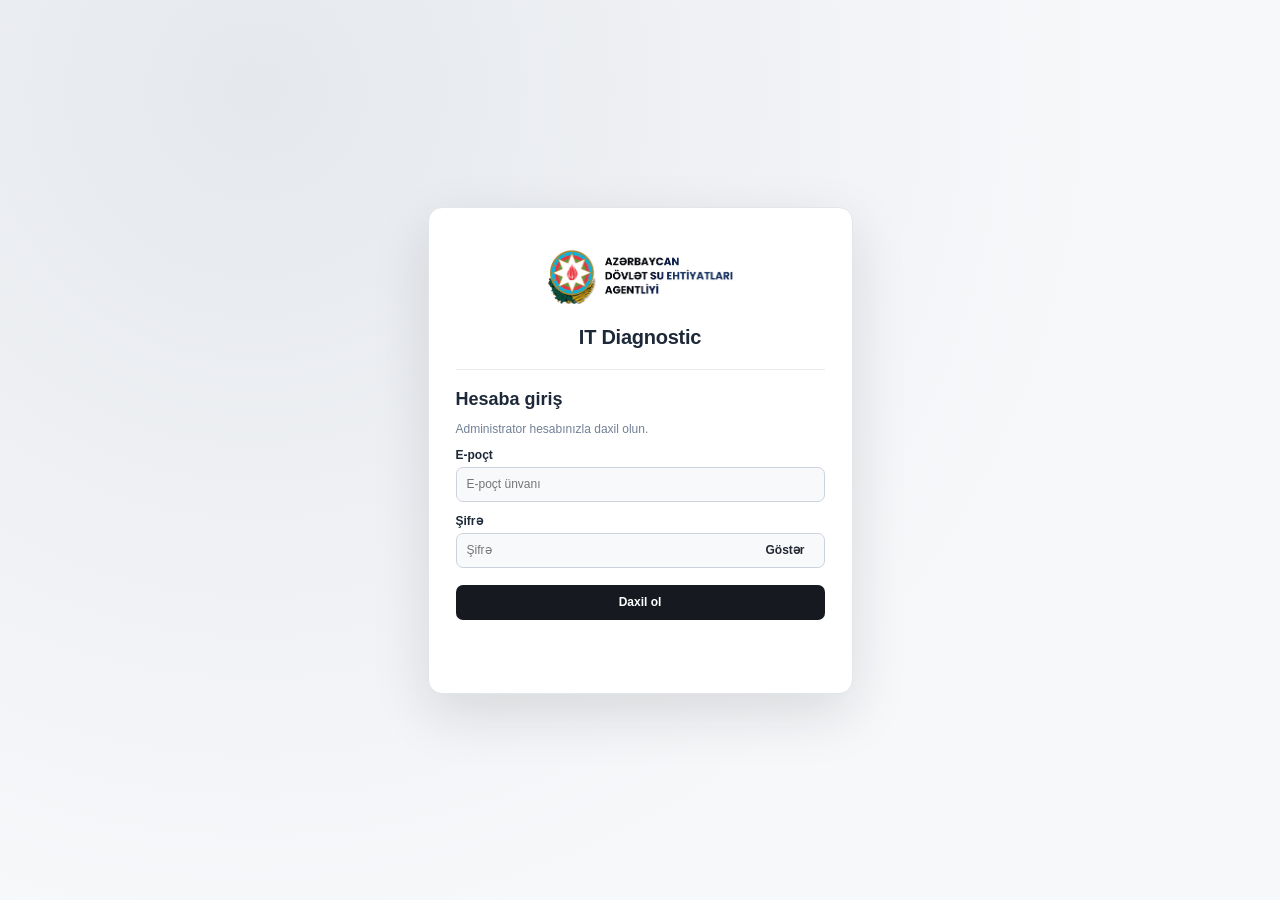
==== commit d02c5e2b: "Add files via upload" ====
--- a/index.html
+++ b/index.html
@@ -1 +1 @@
-<!doctype html><html lang="az"><head><meta charset="utf-8"><meta name="viewport" content="width=device-width,initial-scale=1"><title>IT Diagnostic — İdarəetmə</title><link rel="stylesheet" href="assets/style.css"></head><body><div id="loginPage" class="loginPage"><form id="loginForm" class="loginCard"><div class="loginHead"><img src="assets/logo.jpg" alt="Agentlik loqosu"><div><h1>IT Diagnostic</h1></div></div><h2>Hesaba giriş</h2><p class="muted">Administrator hesabınızla daxil olun.</p><label for="email">E-poçt</label><input id="email" type="email" autocomplete="username" required placeholder="E-poçt ünvanı"><label for="password">Şifrə</label><div class="pass"><input id="password" type="password" autocomplete="current-password" required placeholder="Şifrə"><button id="togglePassword" type="button" aria-label="Şifrəni göstər">Göstər</button></div><button id="signin" type="submit" class="primary">Daxil ol</button><p id="notice" class="notice" role="alert"></p></form></div><div id="app" hidden><aside><div class="brand"><img src="assets/logo.jpg" alt="Agentlik loqosu"></div><nav id="nav"><button data-page="dashboard" class="active"><span>⌂</span> İcmal paneli</button><button data-page="computers"><span>▦</span> Kompüterlər</button><button data-page="organizations"><span>▤</span> İdarələr</button><button data-page="software"><span>◇</span> Proqramlar</button><button data-page="network"><span>↗</span> Şəbəkə</button><button data-page="service"><span>✣</span> Servis / Təmir</button></nav><div class="asidefoot">© 2026. Bütün hüquqlar qorunur.</div></aside><main><header><div><h1 id="title">İcmal paneli</h1></div><div class="account"><div class="accountIdentity"><strong id="accountName"></strong><small id="account"></small><small id="accountRole"></small></div><button id="logout" class="secondary">Çıxış</button></div></header><div id="feedback" class="feedback" hidden></div><section id="dashboard" class="page"><div class="stats" id="stats"></div><div class="columns"><article><h3>Əməliyyat sistemləri</h3><div id="osSummary" class="empty">Məlumat yoxdur</div></article><article><h3>Son diaqnostikalar</h3><div id="recent" class="empty">Məlumat yoxdur</div></article></div></section><section id="computers" class="page" hidden><article><h3>Kompüter inventarı</h3><div class="filters"><input id="search" placeholder="Hostname, istifadəçi, model, şöbə..."><select id="orgFilter"><option value="">Bütün idarələr</option></select><select id="osFilter"><option value="">Bütün Windows versiyaları</option></select><button id="refresh" class="secondary">Yenilə</button><button id="export" class="primary">CSV / Excel</button></div><div class="tablewrap"><table><thead><tr><th>İdarə</th><th>Hostname</th><th>İstifadəçi</th><th>Şöbə</th><th>Marka / Model</th><th>CPU</th><th>RAM</th><th>OS</th><th>Disklər</th><th>İnternet</th><th>Tarix</th><th></th></tr></thead><tbody id="rows"></tbody></table></div><p id="count" class="muted"></p></article></section><section id="organizations" class="page" hidden><article><h3>Qeydiyyatda olan idarələr</h3><input id="organizationSearch" type="search" placeholder="İdarə adı üzrə axtarış" aria-label="İdarə axtarışı"><p id="organizationCount" class="muted"></p><div id="orgList"></div></article></section><section id="software" class="page" hidden><article><h3>Proqram inventarı</h3><input id="softwareSearch" placeholder="Proqram adı və versiyası"><div id="softwareList"></div></article></section><section id="network" class="page" hidden><article><h3>Şəbəkə məlumatları</h3><p class="muted">Son diaqnostikada qeydə alınmış adapter, IP və bağlantı məlumatları. Canlı SNMP monitorinqi deyil.</p><input id="networkSearch" placeholder="Hostname, IP, MAC..."><div class="tablewrap"><table><thead><tr><th>Kompüter</th><th>IP</th><th>MAC</th><th>Gateway</th><th>DNS</th><th>Domain</th><th>İnternet</th></tr></thead><tbody id="networkRows"></tbody></table></div></article></section><section id="service" class="page" hidden><article><h3>Servis və təmir</h3><p class="muted">Qeyd yaratmaq üçün kompüter seçin və problemi təsvir edin.</p><div class="filters"><select id="ticketDevice"><option value="">Kompüter seçin</option></select><input id="ticketSubject" placeholder="Problem və ya görüləcək iş"><button id="ticketAdd" class="primary">Qeyd yarat</button></div><div id="ticketList"></div></article></section></main></div><div id="softwareDevicesPanel" class="overlay" hidden><div class="dialog"><div class="dialogtop"><h3 id="softwareDevicesTitle">Proqramın quraşdırıldığı kompüterlər</h3><button id="closeSoftwareDevices" class="secondary">Bağla</button></div><div id="softwareDevices"></div></div></div><div id="detail" class="overlay" hidden><div class="dialog"><div class="dialogtop"><h3 id="detailTitle">Diaqnostika</h3><button id="closeDetail" class="secondary">Bağla</button></div><div id="detailBody" class="detailBody"></div></div></div><script src="assets/app.js" defer></script></body></html>+<!doctype html><html lang="az"><head><meta charset="utf-8"><meta name="viewport" content="width=device-width,initial-scale=1"><title>IT Diagnostic — İdarəetmə</title><link rel="stylesheet" href="assets/style.css"></head><body><div id="loginPage" class="loginPage"><form id="loginForm" class="loginCard"><div class="loginHead"><img src="assets/logo.jpg" alt="Agentlik loqosu"><h1>IT Diagnostic</h1></div><h2>Hesaba giriş</h2><p class="muted">Administrator hesabınızla daxil olun.</p><label for="email">E-poçt</label><input id="email" type="email" autocomplete="username" required placeholder="E-poçt ünvanı"><label for="password">Şifrə</label><div class="pass"><input id="password" type="password" autocomplete="current-password" required placeholder="Şifrə"><button id="togglePassword" type="button" aria-label="Şifrəni göstər">Göstər</button></div><button id="signin" type="submit" class="primary">Daxil ol</button><p id="notice" class="notice" role="alert"></p></form></div><div id="app" hidden><aside><div class="brand"><img src="assets/logo.jpg" alt="Agentlik loqosu"></div><nav id="nav"><button data-page="dashboard" class="active"><span>⌂</span> İcmal paneli</button><button data-page="computers"><span>▦</span> Kompüterlər</button><button data-page="organizations"><span>▤</span> İdarələr</button><button data-page="software"><span>◇</span> Proqramlar</button><button data-page="network"><span>↗</span> Şəbəkə</button><button data-page="service"><span>✣</span> Servis / Təmir</button></nav><div class="asidefoot">© 2026. Bütün hüquqlar qorunur.</div></aside><main><header><div><h1 id="title">İcmal paneli</h1></div><div class="account"><div class="accountIdentity"><strong id="accountName"></strong><small id="account"></small><small id="accountRole"></small></div><button id="logout" class="secondary">Çıxış</button></div></header><div id="feedback" class="feedback" hidden></div><section id="dashboard" class="page"><div class="stats" id="stats"></div><div class="columns"><article><h3>Əməliyyat sistemləri</h3><div id="osSummary" class="empty">Məlumat yoxdur</div></article><article><h3>Son diaqnostikalar</h3><div id="recent" class="empty">Məlumat yoxdur</div></article></div></section><section id="computers" class="page" hidden><article><h3>Kompüter inventarı</h3><div class="filters"><input id="search" placeholder="Hostname, istifadəçi, model, şöbə..."><select id="orgFilter"><option value="">Bütün idarələr</option></select><select id="osFilter"><option value="">Bütün Windows versiyaları</option></select><button id="refresh" class="secondary">Yenilə</button><button id="export" class="primary">CSV / Excel</button></div><div class="tablewrap"><table><thead><tr><th>İdarə</th><th>Hostname</th><th>İstifadəçi</th><th>Şöbə</th><th>Marka / Model</th><th>CPU</th><th>RAM</th><th>OS</th><th>Disklər</th><th>İnternet</th><th>Tarix</th><th></th></tr></thead><tbody id="rows"></tbody></table></div><p id="count" class="muted"></p></article></section><section id="organizations" class="page" hidden><article><h3>Qeydiyyatda olan idarələr</h3><input id="organizationSearch" type="search" placeholder="İdarə adı üzrə axtarış" aria-label="İdarə axtarışı"><p id="organizationCount" class="muted"></p><div id="orgList"></div></article></section><section id="software" class="page" hidden><article><h3>Proqram inventarı</h3><input id="softwareSearch" placeholder="Proqram adı və versiyası"><div id="softwareList"></div></article></section><section id="network" class="page" hidden><article><h3>Şəbəkə məlumatları</h3><p class="muted">Son diaqnostikada qeydə alınmış adapter, IP və bağlantı məlumatları. Canlı SNMP monitorinqi deyil.</p><input id="networkSearch" placeholder="Hostname, IP, MAC..."><div class="tablewrap"><table><thead><tr><th>Kompüter</th><th>IP</th><th>MAC</th><th>Gateway</th><th>DNS</th><th>Domain</th><th>İnternet</th></tr></thead><tbody id="networkRows"></tbody></table></div></article></section><section id="service" class="page" hidden><article><h3>Servis və təmir</h3><p class="muted">Qeyd yaratmaq üçün kompüter seçin və problemi təsvir edin.</p><div class="filters"><select id="ticketDevice"><option value="">Kompüter seçin</option></select><input id="ticketSubject" placeholder="Problem və ya görüləcək iş"><button id="ticketAdd" class="primary">Qeyd yarat</button></div><div id="ticketList"></div></article></section></main></div><div id="softwareDevicesPanel" class="overlay" hidden><div class="dialog"><div class="dialogtop"><h3 id="softwareDevicesTitle">Proqramın quraşdırıldığı kompüterlər</h3><button id="closeSoftwareDevices" class="secondary">Bağla</button></div><div id="softwareDevices"></div></div></div><div id="detail" class="overlay" hidden><div class="dialog"><div class="dialogtop"><h3 id="detailTitle">Diaqnostika</h3><button id="closeDetail" class="secondary">Bağla</button></div><div id="detailBody" class="detailBody"></div></div></div><script src="assets/app.js" defer></script></body></html>
--- a/assets/style.css
+++ b/assets/style.css
@@ -32,3 +32,7 @@
 .overlay{z-index:1000}.overlay .dialog{position:relative;z-index:1001}#softwareDevicesPanel{z-index:1002}#detail{z-index:1003}
 .recentOrg{display:block;color:#738399;font-size:11px;font-weight:400;margin-top:3px}.ticketOrg{color:#526e90;font-size:11px;font-weight:600}.detailBody .line span{line-height:1.55;overflow-wrap:normal;word-break:normal;hyphens:none}.detailBody .line{gap:16px}.detailSection summary{display:list-item;position:relative;line-height:1.45;overflow-wrap:anywhere}.detailHint{float:right;max-width:64%;text-align:right;font-size:12px;color:#466789;font-weight:600;margin-left:12px;overflow-wrap:anywhere}.detailNested{padding-left:12px}
 @media(max-width:680px){.loginHead{gap:8px}.loginHead img{width:112px}.loginHead h1{font-size:17px}.detailHint{max-width:56%;font-size:11px}}
+
+/* Login identity: compact centered vertical lockup */
+.loginHead{display:flex;flex-direction:column;align-items:center;justify-content:center;gap:5px;padding-bottom:19px}.loginHead img{width:185px;height:84px;max-width:100%;object-fit:contain}.loginHead h1{font-size:20px;line-height:1.3;text-align:center;margin:0;white-space:normal}
+@media(max-width:680px){.loginHead{gap:4px}.loginHead img{width:165px;height:78px}.loginHead h1{font-size:19px}}
